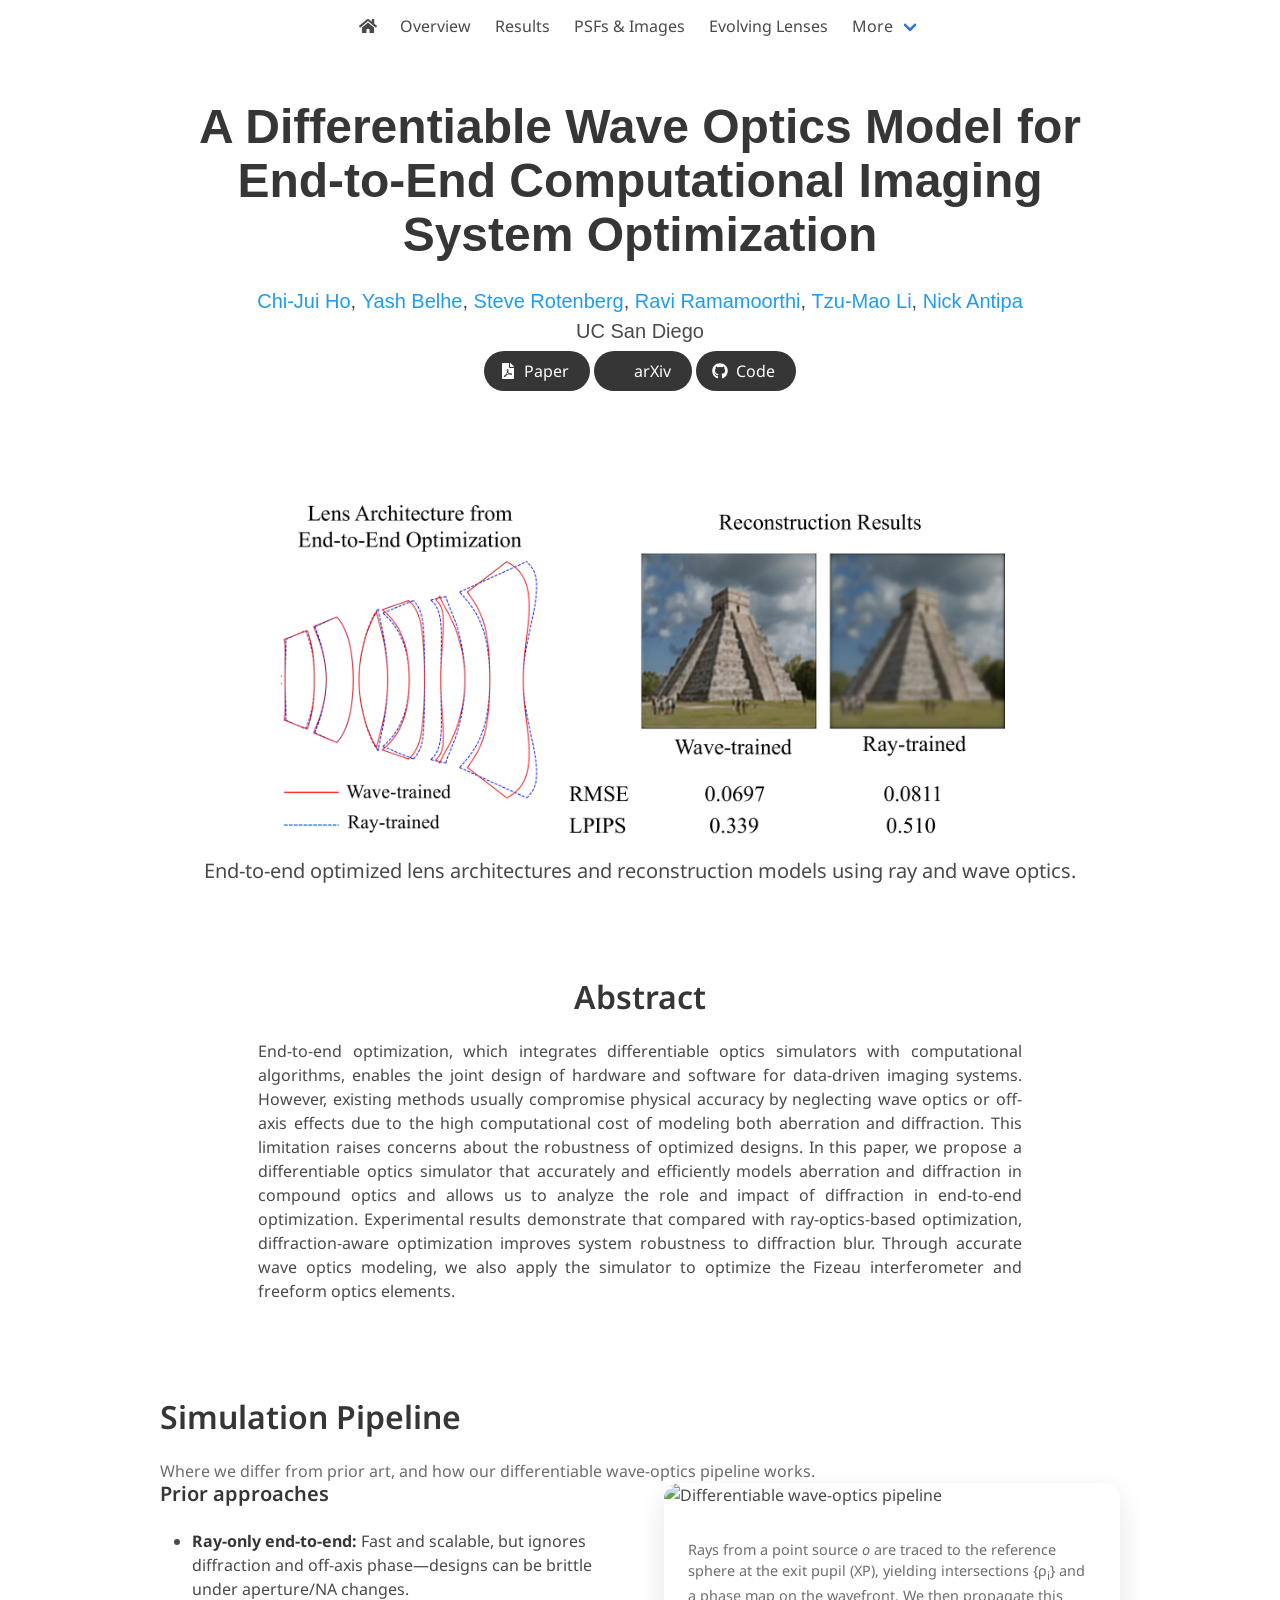
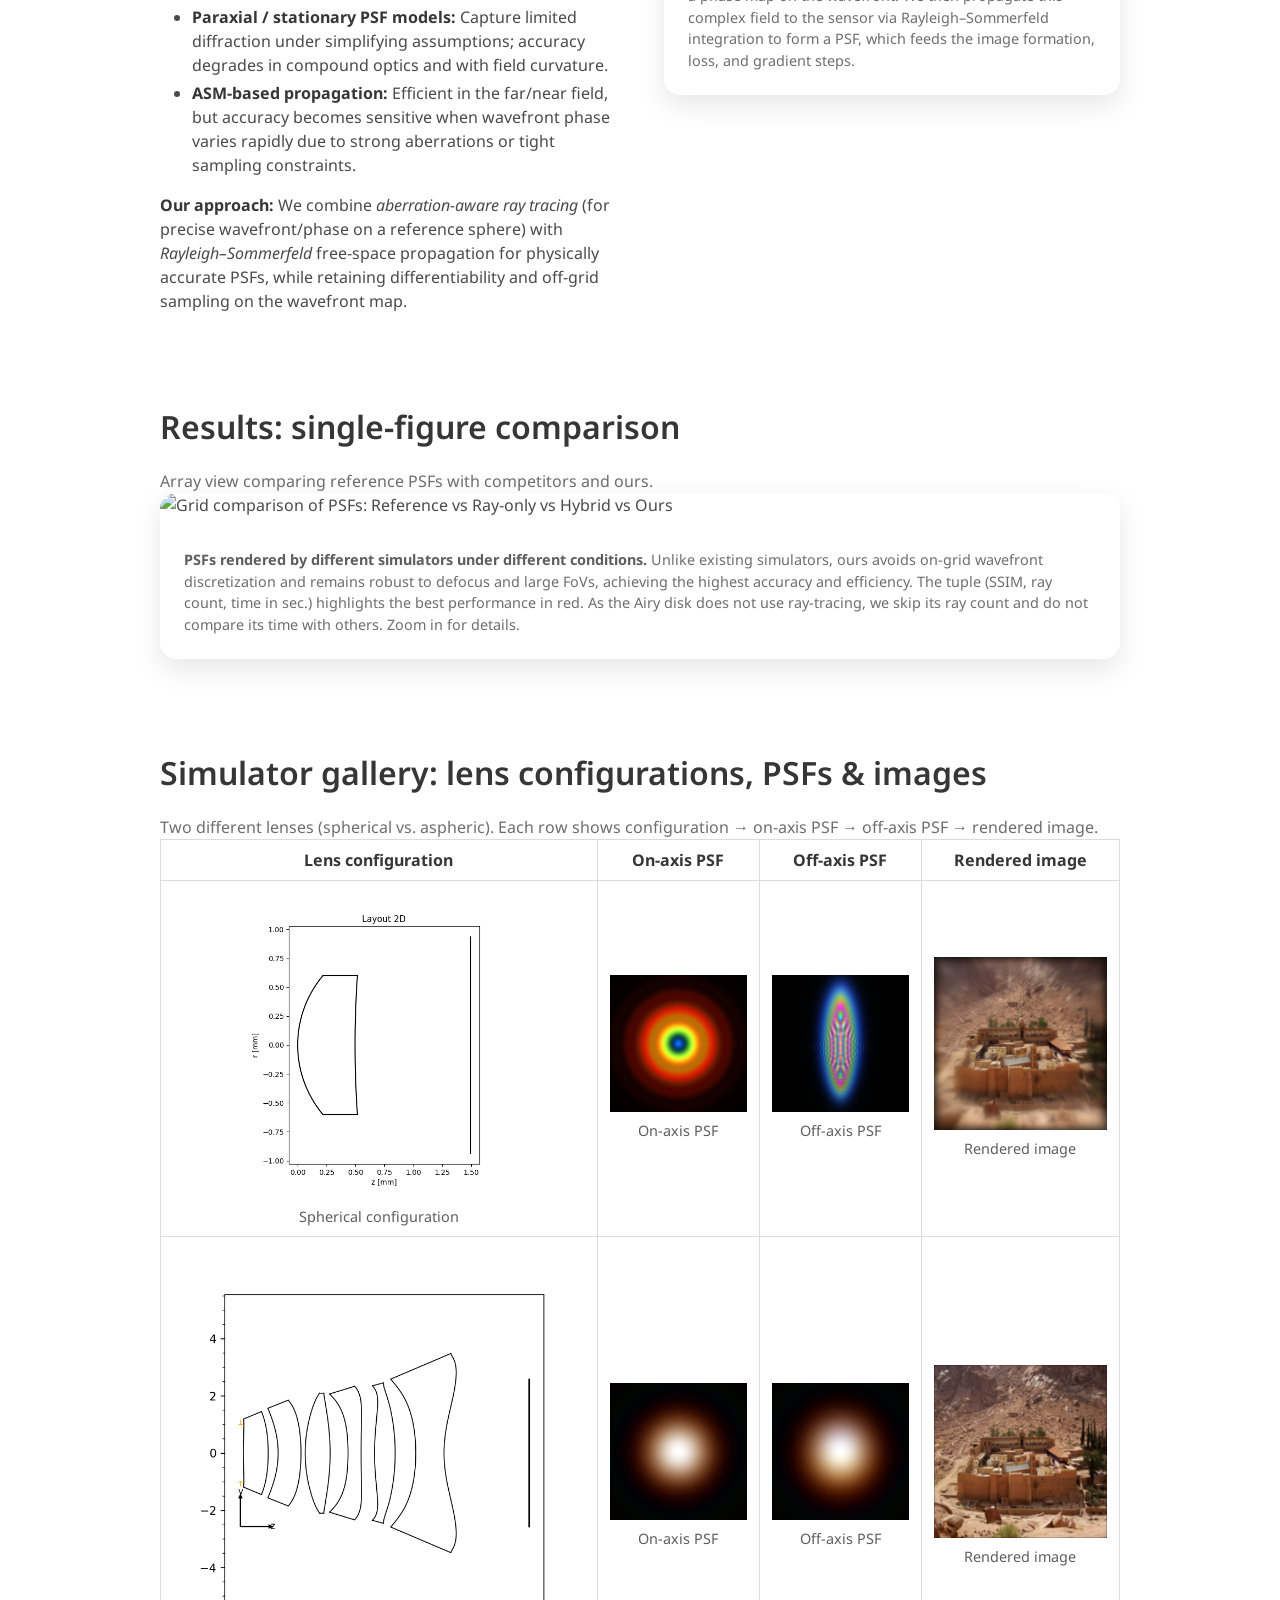
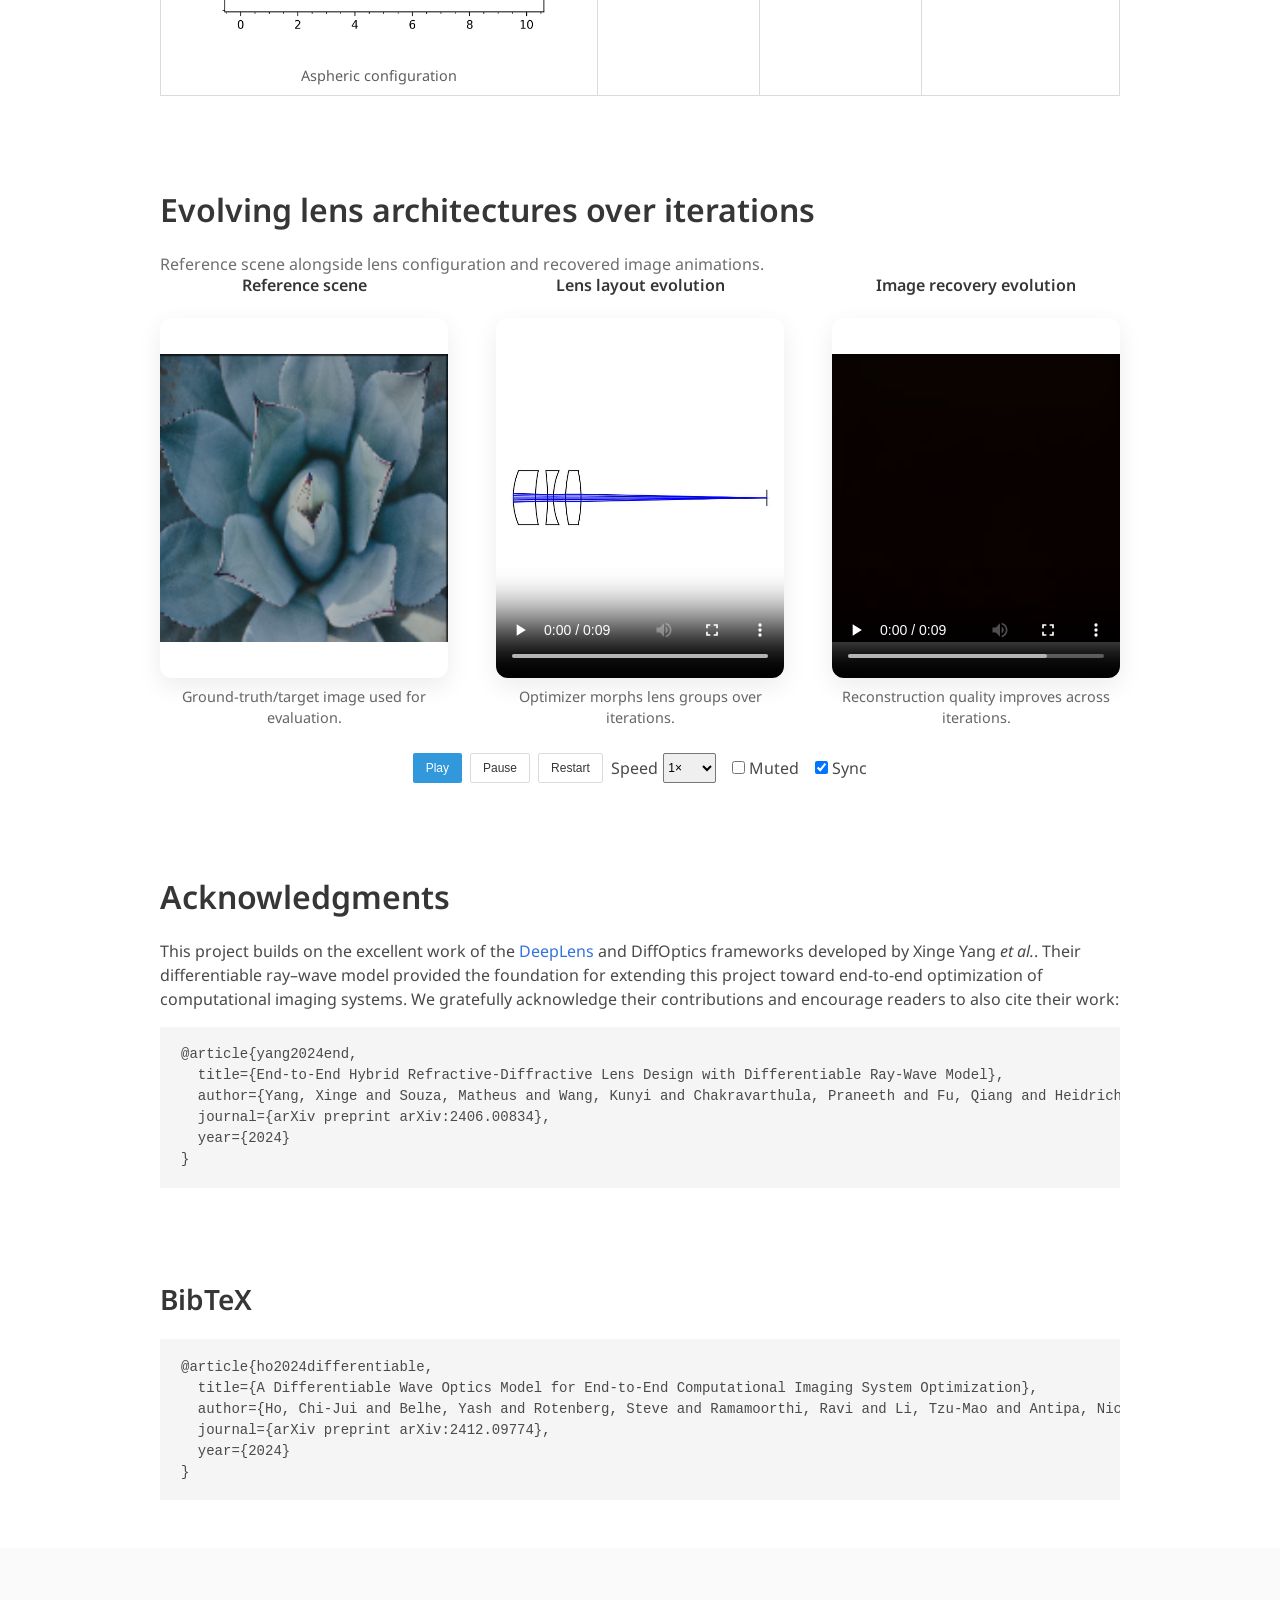
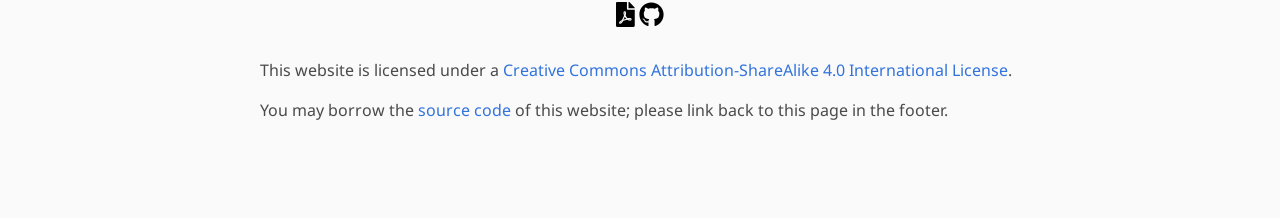
==== diff_wave_optics/index.html @ d9b238ec "renew links" ====
<!DOCTYPE html>
<html>
<head>
  <meta charset="utf-8" />
  <meta name="description" content="A Differentiable Wave Optics Model for End-to-End Computational Imaging System Optimization." />
  <meta name="keywords" content="Computational Imaging, Wave Optics, Differentiable Programming" />
  <meta name="viewport" content="width=device-width, initial-scale=1" />
  <title>A Differentiable Wave Optics Model for End-to-End Computational Imaging System Optimization</title>

  <!-- Analytics (keep/remove as you prefer) -->
  <script async src="https://www.googletagmanager.com/gtag/js?id=G-PYVRSFMDRL"></script>
  <script>
    window.dataLayer = window.dataLayer || [];
    function gtag(){dataLayer.push(arguments);} gtag('js', new Date()); gtag('config', 'G-PYVRSFMDRL');
  </script>

  <!-- Fonts & CSS -->
  <link href="https://fonts.googleapis.com/css?family=Google+Sans|Noto+Sans|Castoro" rel="stylesheet" />
  <link rel="stylesheet" href="./static/css/bulma.min.css" />
  <link rel="stylesheet" href="./static/css/bulma-carousel.min.css" />
  <link rel="stylesheet" href="./static/css/bulma-slider.min.css" />
  <link rel="stylesheet" href="./static/css/fontawesome.all.min.css" />
  <link rel="stylesheet" href="https://cdn.jsdelivr.net/gh/jpswalsh/academicons@1/css/academicons.min.css" />
  <link rel="stylesheet" href="./static/css/index.css" />
  <link rel="icon" href="./static/images/favicon.svg" />

  <!-- JS -->
  <script src="https://ajax.googleapis.com/ajax/libs/jquery/3.5.1/jquery.min.js"></script>
  <script defer src="./static/js/fontawesome.all.min.js"></script>
  <script src="./static/js/bulma-carousel.min.js"></script>
  <script src="./static/js/bulma-slider.min.js"></script>
  <script src="./static/js/index.js"></script>

  <style>
    /* Small helpers so it looks good out of the box */
    .section-title { margin-bottom: 0.5rem; }
    .section-subtitle { margin-top: 0; opacity: 0.8; }
    .metric-tag { margin-right: .4rem; }
    .img-caption { font-size: 0.9rem; opacity: 0.8; margin-top: .5rem; }
    .video-wrapper { position: relative; padding-top: 56.25%; border-radius: 12px; overflow: hidden; box-shadow: 0 8px 24px rgba(0,0,0,.08); }
    .video-wrapper video { position: absolute; inset: 0; width: 100%; height: 100%; object-fit: cover; }
    .carousel .item { text-align: center; }
    .card.elevated { box-shadow: 0 10px 28px rgba(0,0,0,.10); border-radius: 16px; }
    .is-narrow-text { max-width: 820px; margin: 0 auto; }
    .hero-teaser img { border-radius: 16px; box-shadow: 0 12px 36px rgba(0,0,0,.12); }
    .anchor-gap { scroll-margin-top: 80px; }
  </style>
</head>
<body>

<!-- ===== NAV ===== -->
<nav class="navbar" role="navigation" aria-label="main navigation">
  <div class="navbar-brand">
    <a role="button" class="navbar-burger" aria-label="menu" aria-expanded="false">
      <span aria-hidden="true"></span>
      <span aria-hidden="true"></span>
      <span aria-hidden="true"></span>
    </a>
  </div>
  <div class="navbar-menu">
    <div class="navbar-start" style="flex-grow:1; justify-content:center;">
      <a class="navbar-item" href="#top"><span class="icon"><i class="fas fa-home"></i></span></a>
      <a class="navbar-item" href="#overview">Overview</a>
      <a class="navbar-item" href="#results">Results</a>
      <a class="navbar-item" href="#gallery">PSFs & Images</a>
      <a class="navbar-item" href="#evolution">Evolving Lenses</a>
      <div class="navbar-item has-dropdown is-hoverable">
        <a class="navbar-link">More</a>
        <div class="navbar-dropdown">
          <a class="navbar-item" href="https://jerryhotaiwan.github.io/diff_wave_optics/">DiffWaveOptics</a>
          <a class="navbar-item" href="https://github.com/JerryHoTaiwan/DeepWaveOptics">Code</a>
          <a class="navbar-item" href="https://arxiv.org/abs/2412.09774">Paper</a>
        </div>
      </div>
    </div>
  </div>
</nav>

<a id="top" class="anchor-gap"></a>

<!-- ===== HERO ===== -->
<section class="hero">
  <div class="hero-body">
    <div class="container is-max-desktop">
      <div class="columns is-centered">
        <div class="column has-text-centered">
          <h1 class="title is-1 publication-title">A Differentiable Wave Optics Model for End-to-End Computational Imaging System Optimization</h1>
          <div class="is-size-5 publication-authors">
            <span class="author-block"><a href="https://jerryhotaiwan.github.io">Chi-Jui Ho</a>, </span>
            <span class="author-block"><a href="https://yashbelhe.github.io">Yash Belhe</a>, </span>
            <span class="author-block"><a href="https://cse.ucsd.edu/people/faculty-profiles/steve-rotenberg">Steve Rotenberg</a>, </span>
            <span class="author-block"><a href="https://cseweb.ucsd.edu/~ravir/">Ravi Ramamoorthi</a>, </span>
            <span class="author-block"><a href="https://cseweb.ucsd.edu/~tzli/">Tzu-Mao Li</a>, </span>
            <span class="author-block"><a href="https://www.nickantipa.com">Nick Antipa</a></span>
          </div>
          <div class="is-size-5 publication-authors"><span class="author-block">UC San Diego</span></div>
          <div class="publication-links">
            <span class="link-block"><a href="https://arxiv.org/abs/2412.09774" class="external-link button is-normal is-rounded is-dark"><span class="icon"><i class="fas fa-file-pdf"></i></span><span>Paper</span></a></span>
            <span class="link-block"><a href="https://arxiv.org/abs/2412.09774" class="external-link button is-normal is-rounded is-dark"><span class="icon"><i class="ai ai-arxiv"></i></span><span>arXiv</span></a></span>
            <span class="link-block"><a href="https://github.com/JerryHoTaiwan/DeepWaveOptics" class="external-link button is-normal is-rounded is-dark"><span class="icon"><i class="fab fa-github"></i></span><span>Code</span></a></span>
          </div>
        </div>
      </div>
    </div>
  </div>
</section>

<!-- ===== TEASER ===== -->
  <div class="container is-max-desktop">
    <div class="hero-body">
      <div class="has-text-centered">
        <img src="./static/images/DiffWave.png" alt="Teaser Image" style="width: 80%; height: auto;" />
      </div>
      <h2 class="subtitle has-text-centered">
        End-to-end optimized lens architectures and reconstruction models using ray and wave optics.
      </h2>
    </div>
  </div>
</section>

<!-- ===== ABSTRACT ===== -->
<section class="section">
  <div class="container is-max-desktop">
    <div class="columns is-centered has-text-centered">
      <div class="column is-four-fifths">
        <h2 class="title is-3 section-title">Abstract</h2>
        <div class="content has-text-justified is-narrow-text">
          <p>
            End-to-end optimization, which integrates differentiable optics simulators with computational algorithms,
            enables the joint design of hardware and software for data-driven imaging systems. However, existing
            methods usually compromise physical accuracy by neglecting wave optics or off-axis effects due to the
            high computational cost of modeling both aberration and diffraction. This limitation raises concerns
            about the robustness of optimized designs. In this paper, we propose a differentiable optics simulator
            that accurately and efficiently models aberration and diffraction in compound optics and allows us to
            analyze the role and impact of diffraction in end-to-end optimization. Experimental results demonstrate
            that compared with ray-optics-based optimization, diffraction-aware optimization improves system
            robustness to diffraction blur. Through accurate wave optics modeling, we also apply the simulator
            to optimize the Fizeau interferometer and freeform optics elements.
          </p>
        </div>
      </div>
    </div>
  </div>
</section>

  <!-- ===== (a) PRIOR WORK + PIPELINE ===== -->
  <a id="overview" class="anchor-gap"></a>
  <section class="section">
    <div class="container is-max-desktop">
      <h2 class="title is-3 section-title">Simulation Pipeline</h2>
      <p class="section-subtitle">Where we differ from prior art, and how our differentiable wave-optics pipeline works.</p>

      <div class="columns is-variable is-6">
        <!-- Text -->
        <div class="column">
          <div class="content">
            <h3 class="title is-5">Prior approaches</h3>
            <ul>
              <li><strong>Ray-only end-to-end:</strong> Fast and scalable, but ignores diffraction and off-axis phase—designs can be brittle under aperture/NA changes.</li>
              <li><strong>Paraxial / stationary PSF models:</strong> Capture limited diffraction under simplifying assumptions; accuracy degrades in compound optics and with field curvature.</li>
              <li><strong>ASM-based propagation:</strong> Efficient in the far/near field, but accuracy becomes sensitive when wavefront phase varies rapidly due to strong aberrations or tight sampling constraints.</li>
            </ul>
            <p>
              <strong>Our approach:</strong> We combine <em>aberration-aware ray tracing</em> (for precise wavefront/phase on a reference sphere) with <em>Rayleigh–Sommerfeld</em> free-space propagation for physically accurate PSFs, while retaining differentiability and off-grid sampling on the wavefront map.
            </p>
          </div>
        </div>

        <!-- Figure -->
        <div class="column">
          <div class="card elevated">
            <div class="card-image pipeline-figure">
              <figure class="image">
                <img src="./static/images/pipeline.pdf" alt="Differentiable wave-optics pipeline" />
              </figure>
            </div>
            <div class="card-content">
              <p class="img-caption">
                Rays from a point source <em>o</em> are traced to the reference sphere at the exit pupil (XP), yielding intersections {&rho;<sub>i</sub>} and a phase map on the wavefront. We then propagate this complex field to the sensor via Rayleigh–Sommerfeld integration to form a PSF, which feeds the image formation, loss, and gradient steps.
              </p>
            </div>
          </div>
        </div>
      </div>

    </div>
  </section>

<!-- ===== (b) RESULTS: SINGLE-FIGURE COMPARISON ===== -->
<a id="results" class="anchor-gap"></a>
<section class="section">
  <div class="container is-max-desktop">
    <h2 class="title is-3 section-title">Results: single-figure comparison</h2>
    <p class="section-subtitle">
      Array view comparing reference PSFs with competitors and ours.
    </p>

    <div class="card elevated">
      <div class="card-image results-figure">
        <figure class="image">
          <!-- Replace with your single array/grid figure -->
          <img src="./static/images/psf_cmp.pdf"
               alt="Grid comparison of PSFs: Reference vs Ray-only vs Hybrid vs Ours" />
        </figure>
      </div>
      <div class="card-content">
        <p class="img-caption">
          <strong>PSFs rendered by different simulators under different conditions.</strong> 
          Unlike existing simulators, ours avoids on-grid wavefront discretization and remains robust to defocus and large FoVs, 
          achieving the highest accuracy and efficiency. The tuple (SSIM, ray count, time in sec.) highlights the best performance in red. 
          As the Airy disk does not use ray-tracing, we skip its ray count and do not compare its time with others. Zoom in for details.
        </p>
      </div>
    </div>
  </div>
</section>

<!-- ===== (c) SIMULATOR GALLERY: LENSES, PSFs & IMAGES ===== -->
<a id="gallery" class="anchor-gap"></a>
<section class="section">
  <div class="container is-max-desktop">
    <h2 class="title is-3 section-title">Simulator gallery: lens configurations, PSFs & images</h2>
    <p class="section-subtitle">
      Two different lenses (spherical vs. aspheric). Each row shows configuration → on-axis PSF → off-axis PSF → rendered image.
    </p>

    <div class="table-container">
      <table class="table is-fullwidth is-bordered is-hoverable has-text-centered">
        <thead>
          <tr>
            <th>Lens configuration</th>
            <th>On-axis PSF</th>
            <th>Off-axis PSF</th>
            <th>Rendered image</th>
          </tr>
        </thead>
        <tbody>
          <!-- Row 1: Single spherical lens -->
          <tr>
            <td>
              <figure class="image">
                <img src="./static/lens/spherical_config.png" alt="Configuration of single spherical lens" />
                <p class="img-caption">Spherical configuration</p>
              </figure>
            </td>
            <td>
              <figure class="image">
                <img src="./static/psf/spherical_onaxis.png" alt="Spherical lens on-axis PSF" />
                <p class="img-caption">On-axis PSF</p>
              </figure>
            </td>
            <td>
              <figure class="image">
                <img src="./static/psf/spherical_offaxis.png" alt="Spherical lens off-axis PSF" />
                <p class="img-caption">Off-axis PSF</p>
              </figure>
            </td>
            <td>
              <figure class="image">
                <img src="./static/ifm/spherical_image.png" alt="Rendered image spherical lens" />
                <p class="img-caption">Rendered image</p>
              </figure>
            </td>
          </tr>

          <!-- Row 2: Complex aspheric lens -->
          <tr>
            <td>
              <figure class="image">
                <img src="./static/lens/aspheric_config.png" alt="Configuration of complex aspheric lens" />
                <p class="img-caption">Aspheric configuration</p>
              </figure>
            </td>
            <td>
              <figure class="image">
                <img src="./static/psf/aspheric_onaxis.png" alt="Aspheric lens on-axis PSF" />
                <p class="img-caption">On-axis PSF</p>
              </figure>
            </td>
            <td>
              <figure class="image">
                <img src="./static/psf/aspheric_offaxis.png" alt="Aspheric lens off-axis PSF" />
                <p class="img-caption">Off-axis PSF</p>
              </figure>
            </td>
            <td>
              <figure class="image">
                <img src="./static/ifm/aspheric_image.png" alt="Rendered image aspheric lens" />
                <p class="img-caption">Rendered image</p>
              </figure>
            </td>
          </tr>
        </tbody>
      </table>
    </div>
  </div>
</section>

<!-- Add this CSS in your <style> block -->
<style>
  .table td, .table th {
    vertical-align: middle; /* center vertically */
  }
</style>

<!-- ===== (d) EVOLVING LENS ARCHITECTURES ===== -->
<a id="evolution" class="anchor-gap"></a>
<section class="section">
  <div class="container is-max-desktop">
    <h2 class="title is-3 section-title">Evolving lens architectures over iterations</h2>
    <p class="section-subtitle">Reference scene alongside lens configuration and recovered image animations.</p>

    <!-- Scoped styles just for this block -->
    <style>
      /* Equalize media height across image + videos */
      .evo-row { --media-h: 320px; }
      @media (max-width: 768px) { .evo-row { --media-h: 220px; } }
      @media (min-width: 1216px) { .evo-row { --media-h: 360px; } }

      .evo-row .cell {
        display:flex; flex-direction:column; align-items:center; justify-content:center; text-align:center;
      }

      .evo-row .thumb,
      .evo-row video {
        display:block;
        height: var(--media-h);
        width: auto;
        max-width: 100%;
        object-fit: contain;
        border-radius: 12px;
        box-shadow: 0 8px 24px rgba(0,0,0,.08);
      }

      .evo-row .caption { margin-top: .5rem; font-size: 0.9rem; opacity: .85; }

      /* Toolbar */
      .evo-controls { margin-top:.75rem; display:flex; gap:.5rem; align-items:center; justify-content:center; flex-wrap:wrap; }
    </style>

    <div class="columns is-variable is-6 evo-row">
      <!-- Left: Reference scene (static) -->
      <div class="column cell">
        <h3 class="title is-6">Reference scene</h3>
        <img class="thumb" src="./static/images/reference_scene.png" alt="Reference scene" />
        <div class="caption">Ground-truth/target image used for evaluation.</div>
      </div>

      <!-- Middle: Lens animation (with native controls) -->
      <div class="column cell">
        <h3 class="title is-6">Lens layout evolution</h3>
        <video id="vid-lens" controls playsinline>
          <source src="./static/videos/lens_evolution.mp4" type="video/mp4" />
          <source src="./static/videos/lens_evolution.webm" type="video/webm" />
        </video>
        <div class="caption">Optimizer morphs lens groups over iterations.</div>
      </div>

      <!-- Right: Recovered image animation (with native controls) -->
      <div class="column cell">
        <h3 class="title is-6">Image recovery evolution</h3>
        <video id="vid-img" controls playsinline>
          <source src="./static/videos/img_evolution.mp4" type="video/mp4" />
          <source src="./static/videos/img_evolution.webm" type="video/webm" />
        </video>
        <div class="caption">Reconstruction quality improves across iterations.</div>
      </div>
    </div>

    <!-- Optional: unified toolbar that controls both videos -->
    <div class="evo-controls">
      <button id="evo-play" class="button is-small is-info">Play</button>
      <button id="evo-pause" class="button is-small">Pause</button>
      <button id="evo-restart" class="button is-small">Restart</button>

      <label style="display:flex; align-items:center; gap:.35rem;">
        Speed
        <select id="evo-speed" class="select is-small">
          <option value="0.25">0.25×</option>
          <option value="0.5">0.5×</option>
          <option value="0.75">0.75×</option>
          <option value="1" selected>1×</option>
        </select>
      </label>

      <label class="checkbox" style="margin-left:.5rem;">
        <input id="evo-mute" type="checkbox" /> Muted
      </label>

      <label class="checkbox" style="margin-left:.5rem;">
        <input id="evo-sync" type="checkbox" checked /> Sync
      </label>
    </div>
  </div>
</section>

<!-- Tiny script for the unified toolbar -->
<script>
(function(){
  const v1 = document.getElementById('vid-lens');
  const v2 = document.getElementById('vid-img');
  if (!v1 || !v2) return;

  const btnPlay   = document.getElementById('evo-play');
  const btnPause  = document.getElementById('evo-pause');
  const btnRestart= document.getElementById('evo-restart');
  const selSpeed  = document.getElementById('evo-speed');
  const cbMute    = document.getElementById('evo-mute');
  const cbSync    = document.getElementById('evo-sync');

  function playAll(){ v1.play(); v2.play(); }
  function pauseAll(){ v1.pause(); v2.pause(); }
  function restartAll(){ v1.currentTime = 0; v2.currentTime = 0; playAll(); }

  function setRate(r){ v1.playbackRate = r; v2.playbackRate = r; }
  function setMute(m){ v1.muted = m; v2.muted = m; }

  if (btnPlay)    btnPlay.addEventListener('click', playAll);
  if (btnPause)   btnPause.addEventListener('click', pauseAll);
  if (btnRestart) btnRestart.addEventListener('click', restartAll);
  if (selSpeed)   selSpeed.addEventListener('change', e => setRate(parseFloat(e.target.value)));
  if (cbMute)     cbMute.addEventListener('change', e => setMute(e.target.checked));

  // Simple sync loop (keeps vids within ~50ms when playing)
  function syncTick(){
    if (cbSync && cbSync.checked && !v1.paused && !v2.paused) {
      const dt = v1.currentTime - v2.currentTime;
      if (Math.abs(dt) > 0.05) v2.currentTime = v1.currentTime;
    }
    requestAnimationFrame(syncTick);
  }
  requestAnimationFrame(syncTick);
})();
</script>

  <!-- ===== ACKNOWLEDGMENTS ===== -->
  <section class="section ack-section">
    <div class="container is-max-desktop">
      <h2 class="title is-3">Acknowledgments</h2>
      <div class="content">
        <p>
          This project builds on the excellent work of the
          <a href="https://github.com/singer-yang/DeepLens">DeepLens</a> and DiffOptics frameworks developed by
          Xinge Yang <em>et al.</em>. Their differentiable ray–wave model provided the foundation for extending this project toward end-to-end optimization of computational imaging systems.
          We gratefully acknowledge their contributions and encourage readers to also cite their work:
        </p>
        <pre><code>@article{yang2024end,
  title={End-to-End Hybrid Refractive-Diffractive Lens Design with Differentiable Ray-Wave Model},
  author={Yang, Xinge and Souza, Matheus and Wang, Kunyi and Chakravarthula, Praneeth and Fu, Qiang and Heidrich, Wolfgang},
  journal={arXiv preprint arXiv:2406.00834},
  year={2024}
}</code></pre>
      </div>
    </div>
  </section>

<!-- ===== BIBTEX ===== -->
<section class="section" id="BibTeX">
  <div class="container is-max-desktop content">
    <h2 class="title">BibTeX</h2>
    <pre><code>@article{ho2024differentiable,
  title={A Differentiable Wave Optics Model for End-to-End Computational Imaging System Optimization},
  author={Ho, Chi-Jui and Belhe, Yash and Rotenberg, Steve and Ramamoorthi, Ravi and Li, Tzu-Mao and Antipa, Nicholas},
  journal={arXiv preprint arXiv:2412.09774},
  year={2024}
}</code></pre>
  </div>
</section>

<!-- ===== FOOTER ===== -->
<footer class="footer">
  <div class="container">
    <div class="content has-text-centered">
      <a class="icon-link" href="https://arxiv.org/abs/2412.09774" class="external-link"><i class="fas fa-file-pdf"></i></a>
      <a class="icon-link" href="https://github.com/JerryHoTaiwan" class="external-link"><i class="fab fa-github"></i></a>
    </div>
    <div class="columns is-centered">
      <div class="column is-8">
        <div class="content">
          <p>
            This website is licensed under a <a rel="license" href="http://creativecommons.org/licenses/by-sa/4.0/">Creative
            Commons Attribution-ShareAlike 4.0 International License</a>.
          </p>
          <p>
            You may borrow the <a href="https://github.com/nerfies/nerfies.github.io">source code</a> of this website; please link back to this page in the footer.
          </p>
        </div>
      </div>
    </div>
  </div>
</footer>

<!-- ===== PAGE SCRIPTS ===== -->
<script>
  // Navbar burger for mobile
  document.addEventListener('DOMContentLoaded', () => {
    const burgers = Array.prototype.slice.call(document.querySelectorAll('.navbar-burger'), 0);
    burgers.forEach(b => {
      b.addEventListener('click', () => {
        const target = document.querySelector('.navbar-menu');
        b.classList.toggle('is-active');
        target.classList.toggle('is-active');
      });
    });
  });

  // Init all carousels
  document.addEventListener('DOMContentLoaded', () => {
    if (window.bulmaCarousel) {
      bulmaCarousel.attach('.carousel', {
        slidesToScroll: 1,
        slidesToShow: 1,
        autoplay: true,
        loop: true,
        pauseOnHover: true
      });
    }
  });

  // Simple scrubber for iteration PNG sequence
  (function(){
    const rng = document.getElementById('evo-range');
    const img = document.getElementById('evo-img');
    if(!rng || !img) return;
    rng.addEventListener('input', () => {
      const k = String(rng.value).padStart(3,'0');
      img.src = `./static/evolution/frame_${k}.png`;
      img.alt = `Iteration ${rng.value}`;
    });
  })();
</script>

</body>
</html>
---- diff_wave_optics/static/css/index.css ----
body {
  font-family: 'Noto Sans', sans-serif;
}


.footer .icon-link {
    font-size: 25px;
    color: #000;
}

.link-block a {
    margin-top: 5px;
    margin-bottom: 5px;
}

.dnerf {
  font-variant: small-caps;
}


.teaser .hero-body {
  padding-top: 0;
  padding-bottom: 3rem;
}

.teaser {
  font-family: 'Google Sans', sans-serif;
}


.publication-title {
}

.publication-banner {
  max-height: parent;

}

.publication-banner video {
  position: relative;
  left: auto;
  top: auto;
  transform: none;
  object-fit: fit;
}

.publication-header .hero-body {
}

.publication-title {
    font-family: 'Google Sans', sans-serif;
}

.publication-authors {
    font-family: 'Google Sans', sans-serif;
}

.publication-venue {
    color: #555;
    width: fit-content;
    font-weight: bold;
}

.publication-awards {
    color: #ff3860;
    width: fit-content;
    font-weight: bolder;
}

.publication-authors {
}

.publication-authors a {
   color: hsl(204, 86%, 53%) !important;
}

.publication-authors a:hover {
    text-decoration: underline;
}

.author-block {
  display: inline-block;
}

.publication-banner img {
}

.publication-authors {
  /*color: #4286f4;*/
}

.publication-video {
    position: relative;
    width: 100%;
    height: 0;
    padding-bottom: 56.25%;

    overflow: hidden;
    border-radius: 10px !important;
}

.publication-video iframe {
    position: absolute;
    top: 0;
    left: 0;
    width: 100%;
    height: 100%;
}

.publication-body img {
}

.results-carousel {
  overflow: hidden;
}

.results-carousel .item {
  margin: 5px;
  overflow: hidden;
  border: 1px solid #bbb;
  border-radius: 10px;
  padding: 0;
  font-size: 0;
}

.results-carousel video {
  margin: 0;
}


.interpolation-panel {
  background: #f5f5f5;
  border-radius: 10px;
}

.interpolation-panel .interpolation-image {
  width: 100%;
  border-radius: 5px;
}

.interpolation-video-column {
}

.interpolation-panel .slider {
  margin: 0 !important;
}

.interpolation-panel .slider {
  margin: 0 !important;
}

#interpolation-image-wrapper {
  width: 100%;
}
#interpolation-image-wrapper img {
  border-radius: 5px;
}
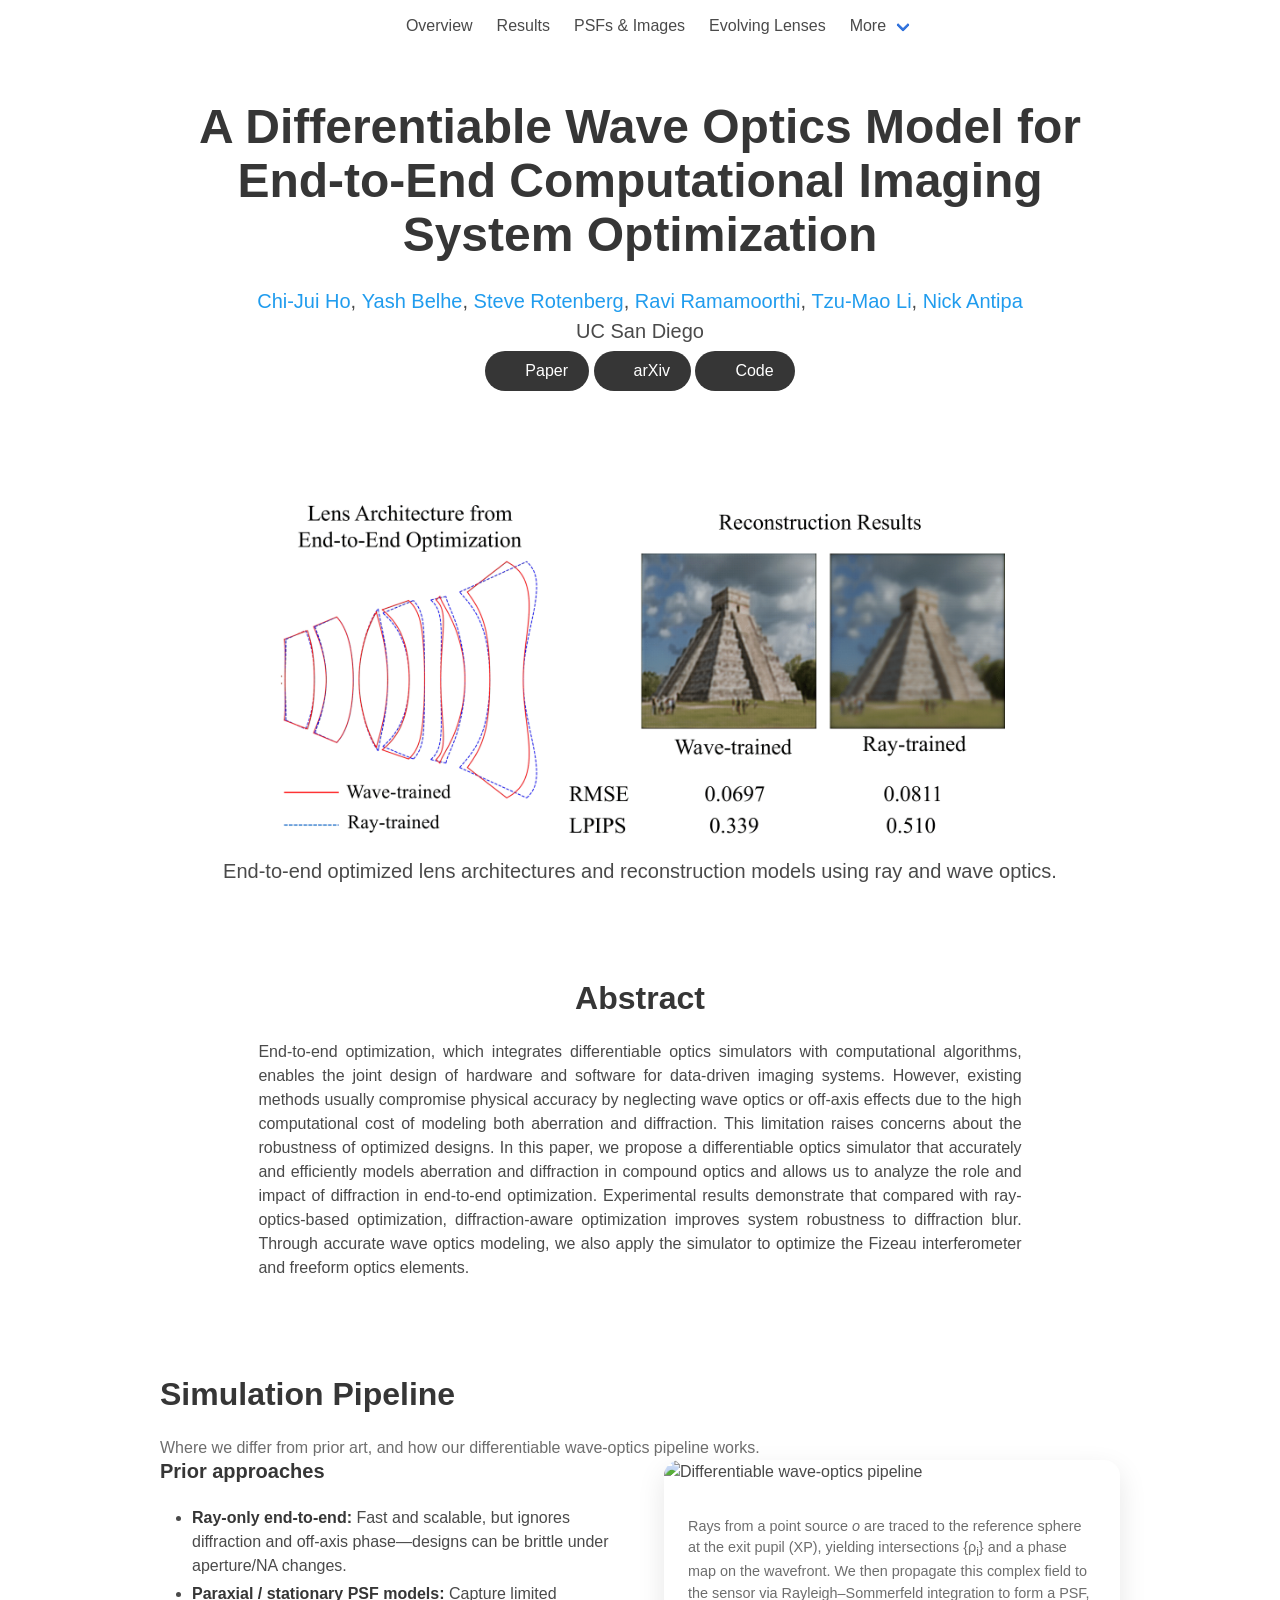
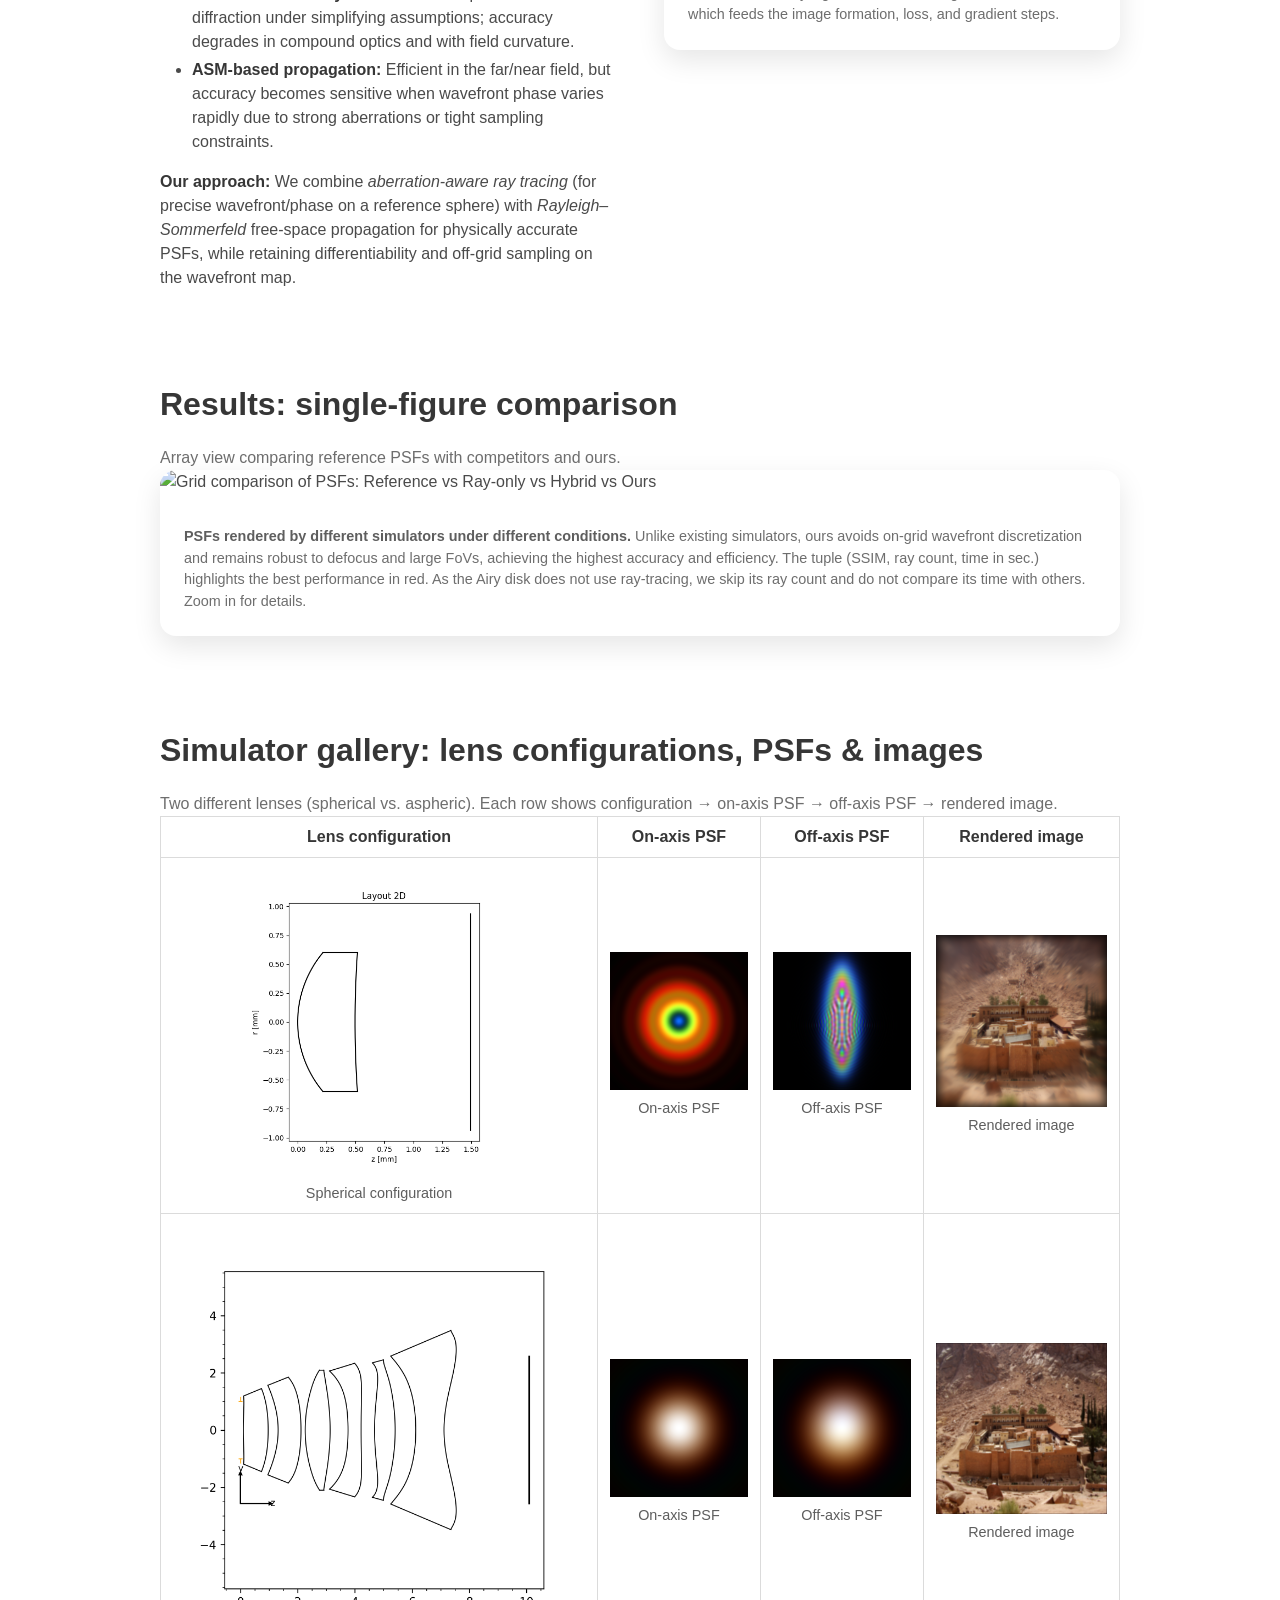
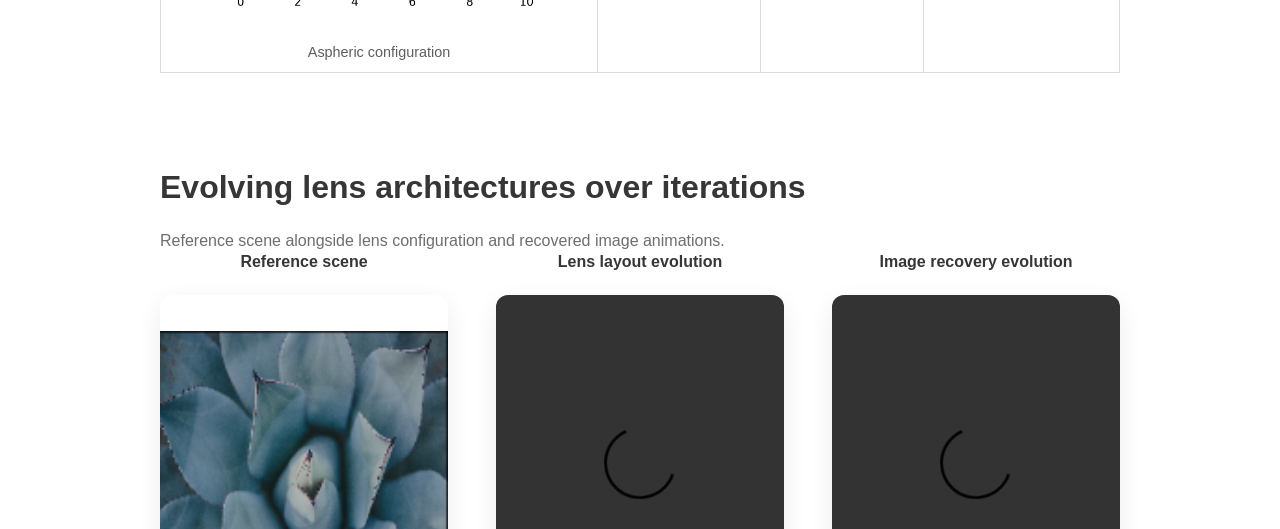
==== commit cc0b1fca: "Add redirect from /diff_wave_optics/ to /projects/diff_wave_optics/" ====
--- a/diff_wave_optics/index.html
+++ b/diff_wave_optics/index.html
@@ -1,534 +1,12 @@
 <!DOCTYPE html>
 <html>
 <head>
-  <meta charset="utf-8" />
-  <meta name="description" content="A Differentiable Wave Optics Model for End-to-End Computational Imaging System Optimization." />
-  <meta name="keywords" content="Computational Imaging, Wave Optics, Differentiable Programming" />
-  <meta name="viewport" content="width=device-width, initial-scale=1" />
-  <title>A Differentiable Wave Optics Model for End-to-End Computational Imaging System Optimization</title>
-
-  <!-- Analytics (keep/remove as you prefer) -->
-  <script async src="https://www.googletagmanager.com/gtag/js?id=G-PYVRSFMDRL"></script>
-  <script>
-    window.dataLayer = window.dataLayer || [];
-    function gtag(){dataLayer.push(arguments);} gtag('js', new Date()); gtag('config', 'G-PYVRSFMDRL');
-  </script>
-
-  <!-- Fonts & CSS -->
-  <link href="https://fonts.googleapis.com/css?family=Google+Sans|Noto+Sans|Castoro" rel="stylesheet" />
-  <link rel="stylesheet" href="./static/css/bulma.min.css" />
-  <link rel="stylesheet" href="./static/css/bulma-carousel.min.css" />
-  <link rel="stylesheet" href="./static/css/bulma-slider.min.css" />
-  <link rel="stylesheet" href="./static/css/fontawesome.all.min.css" />
-  <link rel="stylesheet" href="https://cdn.jsdelivr.net/gh/jpswalsh/academicons@1/css/academicons.min.css" />
-  <link rel="stylesheet" href="./static/css/index.css" />
-  <link rel="icon" href="./static/images/favicon.svg" />
-
-  <!-- JS -->
-  <script src="https://ajax.googleapis.com/ajax/libs/jquery/3.5.1/jquery.min.js"></script>
-  <script defer src="./static/js/fontawesome.all.min.js"></script>
-  <script src="./static/js/bulma-carousel.min.js"></script>
-  <script src="./static/js/bulma-slider.min.js"></script>
-  <script src="./static/js/index.js"></script>
-
-  <style>
-    /* Small helpers so it looks good out of the box */
-    .section-title { margin-bottom: 0.5rem; }
-    .section-subtitle { margin-top: 0; opacity: 0.8; }
-    .metric-tag { margin-right: .4rem; }
-    .img-caption { font-size: 0.9rem; opacity: 0.8; margin-top: .5rem; }
-    .video-wrapper { position: relative; padding-top: 56.25%; border-radius: 12px; overflow: hidden; box-shadow: 0 8px 24px rgba(0,0,0,.08); }
-    .video-wrapper video { position: absolute; inset: 0; width: 100%; height: 100%; object-fit: cover; }
-    .carousel .item { text-align: center; }
-    .card.elevated { box-shadow: 0 10px 28px rgba(0,0,0,.10); border-radius: 16px; }
-    .is-narrow-text { max-width: 820px; margin: 0 auto; }
-    .hero-teaser img { border-radius: 16px; box-shadow: 0 12px 36px rgba(0,0,0,.12); }
-    .anchor-gap { scroll-margin-top: 80px; }
-  </style>
+  <meta http-equiv="refresh" content="0; url=/projects/diff_wave_optics/">
+  <title>Redirecting…</title>
 </head>
 <body>
-
-<!-- ===== NAV ===== -->
-<nav class="navbar" role="navigation" aria-label="main navigation">
-  <div class="navbar-brand">
-    <a role="button" class="navbar-burger" aria-label="menu" aria-expanded="false">
-      <span aria-hidden="true"></span>
-      <span aria-hidden="true"></span>
-      <span aria-hidden="true"></span>
-    </a>
-  </div>
-  <div class="navbar-menu">
-    <div class="navbar-start" style="flex-grow:1; justify-content:center;">
-      <a class="navbar-item" href="#top"><span class="icon"><i class="fas fa-home"></i></span></a>
-      <a class="navbar-item" href="#overview">Overview</a>
-      <a class="navbar-item" href="#results">Results</a>
-      <a class="navbar-item" href="#gallery">PSFs & Images</a>
-      <a class="navbar-item" href="#evolution">Evolving Lenses</a>
-      <div class="navbar-item has-dropdown is-hoverable">
-        <a class="navbar-link">More</a>
-        <div class="navbar-dropdown">
-          <a class="navbar-item" href="https://jerryhotaiwan.github.io/diff_wave_optics/">DiffWaveOptics</a>
-          <a class="navbar-item" href="https://github.com/JerryHoTaiwan/DeepWaveOptics">Code</a>
-          <a class="navbar-item" href="https://arxiv.org/abs/2412.09774">Paper</a>
-        </div>
-      </div>
-    </div>
-  </div>
-</nav>
-
-<a id="top" class="anchor-gap"></a>
-
-<!-- ===== HERO ===== -->
-<section class="hero">
-  <div class="hero-body">
-    <div class="container is-max-desktop">
-      <div class="columns is-centered">
-        <div class="column has-text-centered">
-          <h1 class="title is-1 publication-title">A Differentiable Wave Optics Model for End-to-End Computational Imaging System Optimization</h1>
-          <div class="is-size-5 publication-authors">
-            <span class="author-block"><a href="https://jerryhotaiwan.github.io">Chi-Jui Ho</a>, </span>
-            <span class="author-block"><a href="https://yashbelhe.github.io">Yash Belhe</a>, </span>
-            <span class="author-block"><a href="https://cse.ucsd.edu/people/faculty-profiles/steve-rotenberg">Steve Rotenberg</a>, </span>
-            <span class="author-block"><a href="https://cseweb.ucsd.edu/~ravir/">Ravi Ramamoorthi</a>, </span>
-            <span class="author-block"><a href="https://cseweb.ucsd.edu/~tzli/">Tzu-Mao Li</a>, </span>
-            <span class="author-block"><a href="https://www.nickantipa.com">Nick Antipa</a></span>
-          </div>
-          <div class="is-size-5 publication-authors"><span class="author-block">UC San Diego</span></div>
-          <div class="publication-links">
-            <span class="link-block"><a href="https://arxiv.org/abs/2412.09774" class="external-link button is-normal is-rounded is-dark"><span class="icon"><i class="fas fa-file-pdf"></i></span><span>Paper</span></a></span>
-            <span class="link-block"><a href="https://arxiv.org/abs/2412.09774" class="external-link button is-normal is-rounded is-dark"><span class="icon"><i class="ai ai-arxiv"></i></span><span>arXiv</span></a></span>
-            <span class="link-block"><a href="https://github.com/JerryHoTaiwan/DeepWaveOptics" class="external-link button is-normal is-rounded is-dark"><span class="icon"><i class="fab fa-github"></i></span><span>Code</span></a></span>
-          </div>
-        </div>
-      </div>
-    </div>
-  </div>
-</section>
-
-<!-- ===== TEASER ===== -->
-  <div class="container is-max-desktop">
-    <div class="hero-body">
-      <div class="has-text-centered">
-        <img src="./static/images/DiffWave.png" alt="Teaser Image" style="width: 80%; height: auto;" />
-      </div>
-      <h2 class="subtitle has-text-centered">
-        End-to-end optimized lens architectures and reconstruction models using ray and wave optics.
-      </h2>
-    </div>
-  </div>
-</section>
-
-<!-- ===== ABSTRACT ===== -->
-<section class="section">
-  <div class="container is-max-desktop">
-    <div class="columns is-centered has-text-centered">
-      <div class="column is-four-fifths">
-        <h2 class="title is-3 section-title">Abstract</h2>
-        <div class="content has-text-justified is-narrow-text">
-          <p>
-            End-to-end optimization, which integrates differentiable optics simulators with computational algorithms,
-            enables the joint design of hardware and software for data-driven imaging systems. However, existing
-            methods usually compromise physical accuracy by neglecting wave optics or off-axis effects due to the
-            high computational cost of modeling both aberration and diffraction. This limitation raises concerns
-            about the robustness of optimized designs. In this paper, we propose a differentiable optics simulator
-            that accurately and efficiently models aberration and diffraction in compound optics and allows us to
-            analyze the role and impact of diffraction in end-to-end optimization. Experimental results demonstrate
-            that compared with ray-optics-based optimization, diffraction-aware optimization improves system
-            robustness to diffraction blur. Through accurate wave optics modeling, we also apply the simulator
-            to optimize the Fizeau interferometer and freeform optics elements.
-          </p>
-        </div>
-      </div>
-    </div>
-  </div>
-</section>
-
-  <!-- ===== (a) PRIOR WORK + PIPELINE ===== -->
-  <a id="overview" class="anchor-gap"></a>
-  <section class="section">
-    <div class="container is-max-desktop">
-      <h2 class="title is-3 section-title">Simulation Pipeline</h2>
-      <p class="section-subtitle">Where we differ from prior art, and how our differentiable wave-optics pipeline works.</p>
-
-      <div class="columns is-variable is-6">
-        <!-- Text -->
-        <div class="column">
-          <div class="content">
-            <h3 class="title is-5">Prior approaches</h3>
-            <ul>
-              <li><strong>Ray-only end-to-end:</strong> Fast and scalable, but ignores diffraction and off-axis phase—designs can be brittle under aperture/NA changes.</li>
-              <li><strong>Paraxial / stationary PSF models:</strong> Capture limited diffraction under simplifying assumptions; accuracy degrades in compound optics and with field curvature.</li>
-              <li><strong>ASM-based propagation:</strong> Efficient in the far/near field, but accuracy becomes sensitive when wavefront phase varies rapidly due to strong aberrations or tight sampling constraints.</li>
-            </ul>
-            <p>
-              <strong>Our approach:</strong> We combine <em>aberration-aware ray tracing</em> (for precise wavefront/phase on a reference sphere) with <em>Rayleigh–Sommerfeld</em> free-space propagation for physically accurate PSFs, while retaining differentiability and off-grid sampling on the wavefront map.
-            </p>
-          </div>
-        </div>
-
-        <!-- Figure -->
-        <div class="column">
-          <div class="card elevated">
-            <div class="card-image pipeline-figure">
-              <figure class="image">
-                <img src="./static/images/pipeline.pdf" alt="Differentiable wave-optics pipeline" />
-              </figure>
-            </div>
-            <div class="card-content">
-              <p class="img-caption">
-                Rays from a point source <em>o</em> are traced to the reference sphere at the exit pupil (XP), yielding intersections {&rho;<sub>i</sub>} and a phase map on the wavefront. We then propagate this complex field to the sensor via Rayleigh–Sommerfeld integration to form a PSF, which feeds the image formation, loss, and gradient steps.
-              </p>
-            </div>
-          </div>
-        </div>
-      </div>
-
-    </div>
-  </section>
-
-<!-- ===== (b) RESULTS: SINGLE-FIGURE COMPARISON ===== -->
-<a id="results" class="anchor-gap"></a>
-<section class="section">
-  <div class="container is-max-desktop">
-    <h2 class="title is-3 section-title">Results: single-figure comparison</h2>
-    <p class="section-subtitle">
-      Array view comparing reference PSFs with competitors and ours.
-    </p>
-
-    <div class="card elevated">
-      <div class="card-image results-figure">
-        <figure class="image">
-          <!-- Replace with your single array/grid figure -->
-          <img src="./static/images/psf_cmp.pdf"
-               alt="Grid comparison of PSFs: Reference vs Ray-only vs Hybrid vs Ours" />
-        </figure>
-      </div>
-      <div class="card-content">
-        <p class="img-caption">
-          <strong>PSFs rendered by different simulators under different conditions.</strong> 
-          Unlike existing simulators, ours avoids on-grid wavefront discretization and remains robust to defocus and large FoVs, 
-          achieving the highest accuracy and efficiency. The tuple (SSIM, ray count, time in sec.) highlights the best performance in red. 
-          As the Airy disk does not use ray-tracing, we skip its ray count and do not compare its time with others. Zoom in for details.
-        </p>
-      </div>
-    </div>
-  </div>
-</section>
-
-<!-- ===== (c) SIMULATOR GALLERY: LENSES, PSFs & IMAGES ===== -->
-<a id="gallery" class="anchor-gap"></a>
-<section class="section">
-  <div class="container is-max-desktop">
-    <h2 class="title is-3 section-title">Simulator gallery: lens configurations, PSFs & images</h2>
-    <p class="section-subtitle">
-      Two different lenses (spherical vs. aspheric). Each row shows configuration → on-axis PSF → off-axis PSF → rendered image.
-    </p>
-
-    <div class="table-container">
-      <table class="table is-fullwidth is-bordered is-hoverable has-text-centered">
-        <thead>
-          <tr>
-            <th>Lens configuration</th>
-            <th>On-axis PSF</th>
-            <th>Off-axis PSF</th>
-            <th>Rendered image</th>
-          </tr>
-        </thead>
-        <tbody>
-          <!-- Row 1: Single spherical lens -->
-          <tr>
-            <td>
-              <figure class="image">
-                <img src="./static/lens/spherical_config.png" alt="Configuration of single spherical lens" />
-                <p class="img-caption">Spherical configuration</p>
-              </figure>
-            </td>
-            <td>
-              <figure class="image">
-                <img src="./static/psf/spherical_onaxis.png" alt="Spherical lens on-axis PSF" />
-                <p class="img-caption">On-axis PSF</p>
-              </figure>
-            </td>
-            <td>
-              <figure class="image">
-                <img src="./static/psf/spherical_offaxis.png" alt="Spherical lens off-axis PSF" />
-                <p class="img-caption">Off-axis PSF</p>
-              </figure>
-            </td>
-            <td>
-              <figure class="image">
-                <img src="./static/ifm/spherical_image.png" alt="Rendered image spherical lens" />
-                <p class="img-caption">Rendered image</p>
-              </figure>
-            </td>
-          </tr>
-
-          <!-- Row 2: Complex aspheric lens -->
-          <tr>
-            <td>
-              <figure class="image">
-                <img src="./static/lens/aspheric_config.png" alt="Configuration of complex aspheric lens" />
-                <p class="img-caption">Aspheric configuration</p>
-              </figure>
-            </td>
-            <td>
-              <figure class="image">
-                <img src="./static/psf/aspheric_onaxis.png" alt="Aspheric lens on-axis PSF" />
-                <p class="img-caption">On-axis PSF</p>
-              </figure>
-            </td>
-            <td>
-              <figure class="image">
-                <img src="./static/psf/aspheric_offaxis.png" alt="Aspheric lens off-axis PSF" />
-                <p class="img-caption">Off-axis PSF</p>
-              </figure>
-            </td>
-            <td>
-              <figure class="image">
-                <img src="./static/ifm/aspheric_image.png" alt="Rendered image aspheric lens" />
-                <p class="img-caption">Rendered image</p>
-              </figure>
-            </td>
-          </tr>
-        </tbody>
-      </table>
-    </div>
-  </div>
-</section>
-
-<!-- Add this CSS in your <style> block -->
-<style>
-  .table td, .table th {
-    vertical-align: middle; /* center vertically */
-  }
-</style>
-
-<!-- ===== (d) EVOLVING LENS ARCHITECTURES ===== -->
-<a id="evolution" class="anchor-gap"></a>
-<section class="section">
-  <div class="container is-max-desktop">
-    <h2 class="title is-3 section-title">Evolving lens architectures over iterations</h2>
-    <p class="section-subtitle">Reference scene alongside lens configuration and recovered image animations.</p>
-
-    <!-- Scoped styles just for this block -->
-    <style>
-      /* Equalize media height across image + videos */
-      .evo-row { --media-h: 320px; }
-      @media (max-width: 768px) { .evo-row { --media-h: 220px; } }
-      @media (min-width: 1216px) { .evo-row { --media-h: 360px; } }
-
-      .evo-row .cell {
-        display:flex; flex-direction:column; align-items:center; justify-content:center; text-align:center;
-      }
-
-      .evo-row .thumb,
-      .evo-row video {
-        display:block;
-        height: var(--media-h);
-        width: auto;
-        max-width: 100%;
-        object-fit: contain;
-        border-radius: 12px;
-        box-shadow: 0 8px 24px rgba(0,0,0,.08);
-      }
-
-      .evo-row .caption { margin-top: .5rem; font-size: 0.9rem; opacity: .85; }
-
-      /* Toolbar */
-      .evo-controls { margin-top:.75rem; display:flex; gap:.5rem; align-items:center; justify-content:center; flex-wrap:wrap; }
-    </style>
-
-    <div class="columns is-variable is-6 evo-row">
-      <!-- Left: Reference scene (static) -->
-      <div class="column cell">
-        <h3 class="title is-6">Reference scene</h3>
-        <img class="thumb" src="./static/images/reference_scene.png" alt="Reference scene" />
-        <div class="caption">Ground-truth/target image used for evaluation.</div>
-      </div>
-
-      <!-- Middle: Lens animation (with native controls) -->
-      <div class="column cell">
-        <h3 class="title is-6">Lens layout evolution</h3>
-        <video id="vid-lens" controls playsinline>
-          <source src="./static/videos/lens_evolution.mp4" type="video/mp4" />
-          <source src="./static/videos/lens_evolution.webm" type="video/webm" />
-        </video>
-        <div class="caption">Optimizer morphs lens groups over iterations.</div>
-      </div>
-
-      <!-- Right: Recovered image animation (with native controls) -->
-      <div class="column cell">
-        <h3 class="title is-6">Image recovery evolution</h3>
-        <video id="vid-img" controls playsinline>
-          <source src="./static/videos/img_evolution.mp4" type="video/mp4" />
-          <source src="./static/videos/img_evolution.webm" type="video/webm" />
-        </video>
-        <div class="caption">Reconstruction quality improves across iterations.</div>
-      </div>
-    </div>
-
-    <!-- Optional: unified toolbar that controls both videos -->
-    <div class="evo-controls">
-      <button id="evo-play" class="button is-small is-info">Play</button>
-      <button id="evo-pause" class="button is-small">Pause</button>
-      <button id="evo-restart" class="button is-small">Restart</button>
-
-      <label style="display:flex; align-items:center; gap:.35rem;">
-        Speed
-        <select id="evo-speed" class="select is-small">
-          <option value="0.25">0.25×</option>
-          <option value="0.5">0.5×</option>
-          <option value="0.75">0.75×</option>
-          <option value="1" selected>1×</option>
-        </select>
-      </label>
-
-      <label class="checkbox" style="margin-left:.5rem;">
-        <input id="evo-mute" type="checkbox" /> Muted
-      </label>
-
-      <label class="checkbox" style="margin-left:.5rem;">
-        <input id="evo-sync" type="checkbox" checked /> Sync
-      </label>
-    </div>
-  </div>
-</section>
-
-<!-- Tiny script for the unified toolbar -->
-<script>
-(function(){
-  const v1 = document.getElementById('vid-lens');
-  const v2 = document.getElementById('vid-img');
-  if (!v1 || !v2) return;
-
-  const btnPlay   = document.getElementById('evo-play');
-  const btnPause  = document.getElementById('evo-pause');
-  const btnRestart= document.getElementById('evo-restart');
-  const selSpeed  = document.getElementById('evo-speed');
-  const cbMute    = document.getElementById('evo-mute');
-  const cbSync    = document.getElementById('evo-sync');
-
-  function playAll(){ v1.play(); v2.play(); }
-  function pauseAll(){ v1.pause(); v2.pause(); }
-  function restartAll(){ v1.currentTime = 0; v2.currentTime = 0; playAll(); }
-
-  function setRate(r){ v1.playbackRate = r; v2.playbackRate = r; }
-  function setMute(m){ v1.muted = m; v2.muted = m; }
-
-  if (btnPlay)    btnPlay.addEventListener('click', playAll);
-  if (btnPause)   btnPause.addEventListener('click', pauseAll);
-  if (btnRestart) btnRestart.addEventListener('click', restartAll);
-  if (selSpeed)   selSpeed.addEventListener('change', e => setRate(parseFloat(e.target.value)));
-  if (cbMute)     cbMute.addEventListener('change', e => setMute(e.target.checked));
-
-  // Simple sync loop (keeps vids within ~50ms when playing)
-  function syncTick(){
-    if (cbSync && cbSync.checked && !v1.paused && !v2.paused) {
-      const dt = v1.currentTime - v2.currentTime;
-      if (Math.abs(dt) > 0.05) v2.currentTime = v1.currentTime;
-    }
-    requestAnimationFrame(syncTick);
-  }
-  requestAnimationFrame(syncTick);
-})();
-</script>
-
-  <!-- ===== ACKNOWLEDGMENTS ===== -->
-  <section class="section ack-section">
-    <div class="container is-max-desktop">
-      <h2 class="title is-3">Acknowledgments</h2>
-      <div class="content">
-        <p>
-          This project builds on the excellent work of the
-          <a href="https://github.com/singer-yang/DeepLens">DeepLens</a> and DiffOptics frameworks developed by
-          Xinge Yang <em>et al.</em>. Their differentiable ray–wave model provided the foundation for extending this project toward end-to-end optimization of computational imaging systems.
-          We gratefully acknowledge their contributions and encourage readers to also cite their work:
-        </p>
-        <pre><code>@article{yang2024end,
-  title={End-to-End Hybrid Refractive-Diffractive Lens Design with Differentiable Ray-Wave Model},
-  author={Yang, Xinge and Souza, Matheus and Wang, Kunyi and Chakravarthula, Praneeth and Fu, Qiang and Heidrich, Wolfgang},
-  journal={arXiv preprint arXiv:2406.00834},
-  year={2024}
-}</code></pre>
-      </div>
-    </div>
-  </section>
-
-<!-- ===== BIBTEX ===== -->
-<section class="section" id="BibTeX">
-  <div class="container is-max-desktop content">
-    <h2 class="title">BibTeX</h2>
-    <pre><code>@article{ho2024differentiable,
-  title={A Differentiable Wave Optics Model for End-to-End Computational Imaging System Optimization},
-  author={Ho, Chi-Jui and Belhe, Yash and Rotenberg, Steve and Ramamoorthi, Ravi and Li, Tzu-Mao and Antipa, Nicholas},
-  journal={arXiv preprint arXiv:2412.09774},
-  year={2024}
-}</code></pre>
-  </div>
-</section>
-
-<!-- ===== FOOTER ===== -->
-<footer class="footer">
-  <div class="container">
-    <div class="content has-text-centered">
-      <a class="icon-link" href="https://arxiv.org/abs/2412.09774" class="external-link"><i class="fas fa-file-pdf"></i></a>
-      <a class="icon-link" href="https://github.com/JerryHoTaiwan" class="external-link"><i class="fab fa-github"></i></a>
-    </div>
-    <div class="columns is-centered">
-      <div class="column is-8">
-        <div class="content">
-          <p>
-            This website is licensed under a <a rel="license" href="http://creativecommons.org/licenses/by-sa/4.0/">Creative
-            Commons Attribution-ShareAlike 4.0 International License</a>.
-          </p>
-          <p>
-            You may borrow the <a href="https://github.com/nerfies/nerfies.github.io">source code</a> of this website; please link back to this page in the footer.
-          </p>
-        </div>
-      </div>
-    </div>
-  </div>
-</footer>
-
-<!-- ===== PAGE SCRIPTS ===== -->
-<script>
-  // Navbar burger for mobile
-  document.addEventListener('DOMContentLoaded', () => {
-    const burgers = Array.prototype.slice.call(document.querySelectorAll('.navbar-burger'), 0);
-    burgers.forEach(b => {
-      b.addEventListener('click', () => {
-        const target = document.querySelector('.navbar-menu');
-        b.classList.toggle('is-active');
-        target.classList.toggle('is-active');
-      });
-    });
-  });
-
-  // Init all carousels
-  document.addEventListener('DOMContentLoaded', () => {
-    if (window.bulmaCarousel) {
-      bulmaCarousel.attach('.carousel', {
-        slidesToScroll: 1,
-        slidesToShow: 1,
-        autoplay: true,
-        loop: true,
-        pauseOnHover: true
-      });
-    }
-  });
-
-  // Simple scrubber for iteration PNG sequence
-  (function(){
-    const rng = document.getElementById('evo-range');
-    const img = document.getElementById('evo-img');
-    if(!rng || !img) return;
-    rng.addEventListener('input', () => {
-      const k = String(rng.value).padStart(3,'0');
-      img.src = `./static/evolution/frame_${k}.png`;
-      img.alt = `Iteration ${rng.value}`;
-    });
-  })();
-</script>
-
+  <p>If you are not redirected automatically, 
+     <a href="/projects/diff_wave_optics/">click here</a>.
+  </p>
 </body>
 </html>
